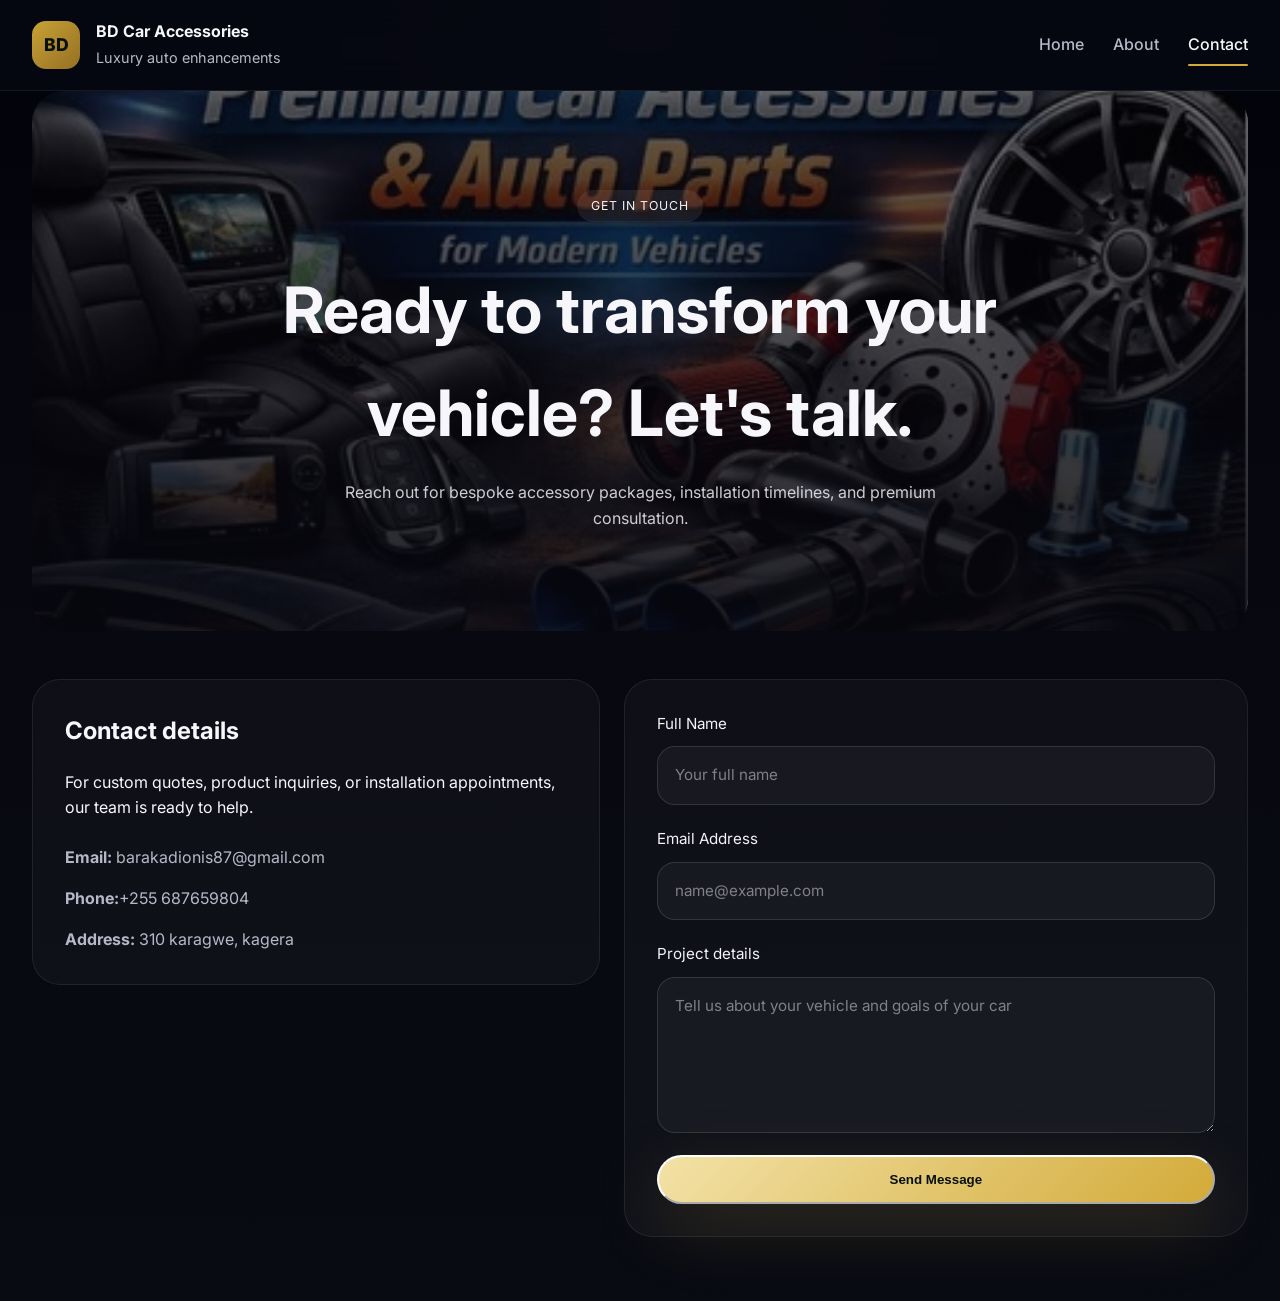
==== assigment/contact.html @ cc5aab36 "Add files via upload" ====
<!DOCTYPE html>
<html lang="en">
<head>
  <meta charset="UTF-8" />
  <meta name="viewport" content="width=device-width, initial-scale=1.0" />
  <title>BD Car Accessories | Contact</title>
  <link rel="preconnect" href="https://fonts.googleapis.com" />
  <link rel="preconnect" href="https://fonts.gstatic.com" crossorigin />
  <link href="https://fonts.googleapis.com/css2?family=Inter:wght@400;500;600;700;800&display=swap" rel="stylesheet" />
  <link rel="stylesheet" href="styles.css" />
</head>
<body>
  <header class="site-header">
    <div class="brand">
      <div class="logo-mark">BD</div>
      <div>
        <p class="brand-name">BD Car Accessories</p>
        <span class="brand-tag">Luxury auto enhancements</span>
      </div>
    </div>
    <button class="menu-toggle" aria-label="Toggle navigation">Menu</button>
    <nav class="nav-links" aria-label="Primary navigation">
      <a href="index.html" class="nav-link">Home</a>
      <a href="about.html" class="nav-link">About</a>
      <a href="contact.html" class="nav-link active">Contact</a>
    </nav>
  </header>

  <main>
    <section class="page-hero page-hero-contact">
      <div class="hero-content centered">
        <span class="eyebrow">Get in touch</span>
        <h1>Ready to transform your vehicle? Let's talk.</h1>
        <p>Reach out for bespoke accessory packages, installation timelines, and premium consultation.</p>
      </div>
    </section>

    <section class="contact-section">
      <div class="contact-card">
        <h2>Contact details</h2>
        <p>For custom quotes, product inquiries, or installation appointments, our team is ready to help.</p>
        <ul class="contact-list">
          <li><strong>Email:</strong> barakadionis87@gmail.com</li>
          <li><strong>Phone:</strong>+255 687659804</li>
          <li><strong>Address:</strong> 310 karagwe, kagera</li>
        </ul>
      </div>
      <form class="contact-form">
        <label>
          Full Name
          <input type="text" name="name" placeholder="Your full name" required />
        </label>
        <label>
          Email Address
          <input type="email" name="email" placeholder="name@example.com" required />
        </label>
        <label>
          Project details
          <textarea name="message" rows="5" placeholder="Tell us about your vehicle and goals of your car" required></textarea>
        </label>
        <button type="submit" class="btn btn-primary">Send Message</button>
      </form>
    </section>
  </main>

  <script src="script.js"></script>
</body>
</html>
---- assigment/styles.css ----
:root {
  color-scheme: dark;
  --bg: #07070f;
  --surface: rgba(16, 18, 34, 0.95);
  --surface-strong: #11132a;
  --text: #f7f7fb;
  --muted: #b6b8c7;
  --primary: #d2aa38;
  --primary-soft: rgba(210, 170, 56, 0.18);
  --accent: #f3f3f8;
  --border: rgba(255, 255, 255, 0.08);
  font-family: 'Inter', system-ui, sans-serif;
}

* {
  box-sizing: border-box;
}

html, body {
  margin: 0;
  min-height: 100%;
  background: radial-gradient(circle at top, rgba(210, 170, 56, 0.12), transparent 30%),
    linear-gradient(180deg, #02020a 0%, #06070f 38%, #090b13 100%);
  color: var(--text);
}

body {
  line-height: 1.6;
}

img {
  max-width: 100%;
  display: block;
}

.site-header {
  position: sticky;
  top: 0;
  z-index: 20;
  display: flex;
  align-items: center;
  justify-content: space-between;
  gap: 1rem;
  padding: 1.2rem 2rem;
  background: rgba(6, 8, 18, 0.92);
  backdrop-filter: blur(18px);
  border-bottom: 1px solid rgba(255, 255, 255, 0.07);
}

.brand {
  display: flex;
  align-items: center;
  gap: 1rem;
}

.logo-mark {
  width: 48px;
  height: 48px;
  display: grid;
  place-items: center;
  border-radius: 14px;
  background: linear-gradient(135deg, rgba(210, 170, 56, 0.95), rgba(174, 130, 38, 0.85));
  color: #08100d;
  font-weight: 800;
  font-size: 1.1rem;
}

.brand-name {
  margin: 0;
  font-weight: 700;
}

.brand-tag {
  color: var(--muted);
  font-size: 0.9rem;
}

.nav-links {
  display: flex;
  align-items: center;
  gap: 1.8rem;
}

.nav-link {
  color: var(--muted);
  text-decoration: none;
  font-weight: 500;
  position: relative;
}

.nav-link:hover,
.nav-link.active {
  color: var(--text);
}

.nav-link.active::after,
.nav-link:hover::after {
  content: '';
  position: absolute;
  left: 0;
  bottom: -8px;
  width: 100%;
  height: 2px;
  background: var(--primary);
  border-radius: 999px;
}

.menu-toggle {
  display: none;
  background: transparent;
  border: 1px solid rgba(255, 255, 255, 0.12);
  color: var(--text);
  padding: 0.85rem 1rem;
  border-radius: 999px;
  cursor: pointer;
}

.hero-section {
  min-height: calc(100vh - 98px);
  display: grid;
  place-items: center;
  text-align: left;
  padding: 3rem 2rem;
  background: center/cover no-repeat url('images/car p6.jpg');
  position: relative;
}

.hero-section::after {
  content: '';
  position: absolute;
  inset: 0;
  background: linear-gradient(180deg, rgba(7, 7, 15, 0.08), rgba(7, 7, 15, 0.95));
}

.hero-content {
  position: relative;
  max-width: 760px;
  z-index: 1;
}

.eyebrow {
  display: inline-flex;
  padding: 0.4rem 0.85rem;
  border-radius: 999px;
  color: var(--accent);
  background: rgba(255, 255, 255, 0.08);
  letter-spacing: 0.08em;
  text-transform: uppercase;
  font-size: 0.77rem;
  margin-bottom: 1.3rem;
}

.hero-section h1,
.page-hero h1,
.section-copy h2,
.feature-card h2,
.info-card h3,
.team-card h4 {
  margin: 0;
}

.hero-section h1 {
  font-size: clamp(2.8rem, 5vw, 4.5rem);
  line-height: 0.98;
  letter-spacing: -0.04em;
}

.hero-copy {
  color: var(--muted);
  font-size: 1.05rem;
  max-width: 680px;
  margin: 1.5rem 0 2rem;
}

.hero-actions {
  display: flex;
  flex-wrap: wrap;
  gap: 1rem;
}

.btn {
  display: inline-flex;
  align-items: center;
  justify-content: center;
  padding: 0.95rem 1.7rem;
  border-radius: 999px;
  text-decoration: none;
  font-weight: 600;
  transition: transform 0.2s ease, box-shadow 0.2s ease;
}

.btn:hover {
  transform: translateY(-1px);
}

.btn-primary {
  color: #08100d;
  background: linear-gradient(135deg, #f3e2a7, #d2aa38);
  box-shadow: 0 22px 70px rgba(210, 170, 56, 0.18);
}

.btn-secondary {
  color: var(--text);
  border: 1px solid rgba(255, 255, 255, 0.16);
  background: rgba(255, 255, 255, 0.04);
}

.feature-grid,
.about-stats,
.section-cards,
.team-grid,
.contact-section {
  display: grid;
  gap: 1.5rem;
}

.feature-grid {
  grid-template-columns: repeat(3, minmax(0, 1fr));
  padding: 3rem 2rem 2rem;
}

.feature-card {
  padding: 2rem;
  border: 1px solid var(--border);
  border-radius: 24px;
  background: rgba(255, 255, 255, 0.03);
}

.feature-card h2 {
  font-size: 1.25rem;
  margin-bottom: 0.85rem;
}

.feature-card p {
  color: var(--muted);
}

.about-preview,
.page-hero,
.content-section,
.team-section {
  padding: 3rem 2rem;
}

.about-preview {
  display: grid;
  grid-template-columns: 1.4fr 1fr;
  gap: 2rem;
  align-items: center;
}

.about-copy h2 {
  font-size: clamp(2rem, 3vw, 2.8rem);
  margin: 0.7rem 0 1rem;
}

.about-copy p {
  color: var(--muted);
  max-width: 620px;
  margin-bottom: 1.7rem;
}

.about-stats {
  grid-template-columns: repeat(3, minmax(0, 1fr));
}

.stat-item {
  padding: 1.7rem 1.5rem;
  border-radius: 22px;
  background: rgba(255, 255, 255, 0.04);
  border: 1px solid rgba(255, 255, 255, 0.08);
}

.stat-item strong {
  display: block;
  font-size: 2rem;
  margin-bottom: 0.65rem;
}

.page-hero {
  min-height: 60vh;
  display: grid;
  place-items: center;
  position: relative;
  text-align: center;
  overflow: hidden;
  border-radius: 32px;
  margin: 0 2rem;
}

.page-hero::before {
  content: '';
  position: absolute;
  inset: 0;
  background: url('images/car p6.jpg') center/cover no-repeat;
  filter: saturate(0.85) brightness(0.65);
}

.page-hero::after {
  content: '';
  position: absolute;
  inset: 0;
  background: linear-gradient(180deg, rgba(7, 7, 15, 0.35), rgba(7, 7, 15, 0.85));
}

.page-hero .hero-content {
  position: relative;
  max-width: 780px;
  color: var(--text);
}

.page-hero-about h1,
.page-hero-contact h1 {
  font-size: clamp(2.5rem, 5vw, 4rem);
  margin: 1rem 0;
}

.page-hero p {
  color: rgba(247, 247, 251, 0.82);
  max-width: 640px;
  margin: 0 auto;
}

.content-section {
  display: grid;
  grid-template-columns: 1.3fr 1fr;
  gap: 2rem;
}

.section-copy h2 {
  font-size: clamp(2rem, 3vw, 2.6rem);
  margin-bottom: 1rem;
}

.section-copy p {
  color: var(--muted);
  max-width: 640px;
}

.section-cards {
  grid-template-columns: 1fr;
}

.info-card {
  padding: 1.8rem;
  border-radius: 24px;
  background: rgba(255, 255, 255, 0.04);
  border: 1px solid rgba(255, 255, 255, 0.08);
}

.info-card h3 {
  margin-bottom: 0.8rem;
}

.team-section {
  display: grid;
  gap: 2rem;
}

.team-grid {
  grid-template-columns: repeat(3, minmax(0, 1fr));
}

.team-card {
  padding: 1.9rem;
  border-radius: 24px;
  border: 1px solid rgba(255, 255, 255, 0.08);
  background: rgba(255, 255, 255, 0.03);
}

.team-card h4 {
  margin-bottom: 0.85rem;
}

.contact-section {
  grid-template-columns: 1fr 1.1fr;
  align-items: start;
  padding: 3rem 2rem 4rem;
}

.contact-card,
.contact-form {
  padding: 2rem;
  border-radius: 28px;
  background: rgba(255, 255, 255, 0.03);
  border: 1px solid rgba(255, 255, 255, 0.08);
}

.contact-card h2 {
  margin-top: 0;
}

.contact-list {
  list-style: none;
  padding: 0;
  margin: 1.5rem 0 0;
  display: grid;
  gap: 0.95rem;
}

.contact-list li {
  color: var(--muted);
}

.contact-form label {
  display: grid;
  gap: 0.65rem;
  margin-bottom: 1.4rem;
  color: var(--accent);
  font-size: 0.95rem;
}

.contact-form input,
.contact-form textarea {
  border: 1px solid rgba(255, 255, 255, 0.12);
  border-radius: 18px;
  background: rgba(255, 255, 255, 0.04);
  color: var(--text);
  font: inherit;
  padding: 1rem 1.1rem;
  outline: none;
}

.contact-form input::placeholder,
.contact-form textarea::placeholder {
  color: rgba(255, 255, 255, 0.45);
}

.contact-form button {
  width: 100%;
}

.centered {
  display: grid;
  place-items: center;
  text-align: center;
}

@media (max-width: 1024px) {
  .feature-grid,
  .about-preview,
  .about-stats,
  .content-section,
  .team-grid,
  .contact-section {
    grid-template-columns: 1fr;
  }

  .hero-section,
  .page-hero {
    padding: 2.5rem 1.5rem;
  }
}

@media (max-width: 768px) {
  .site-header {
    flex-wrap: wrap;
    padding: 1rem 1.25rem;
  }
  .nav-links {
    width: 100%;
    flex-direction: column;
    gap: 1rem;
    display: none;
    margin-top: 1rem;
    padding: 1rem 0;
    border-top: 1px solid rgba(255, 255, 255, 0.08);
  }
  .nav-links.open {
    display: flex;
  }
  .menu-toggle {
    display: inline-flex;
  }
  .hero-copy {
    font-size: 1rem;
  }
}

@media (max-width: 480px) {
  .site-header {
    justify-content: space-between;
  }
  .hero-actions,
  .contact-form button {
    width: 100%;
    flex-direction: column;
  }
  .hero-actions .btn {
    width: 100%;
  }
}
.feature-card{
    height:350px;
    border-radius:20px;
    overflow:hidden;
    position:relative;

    background-size:cover;
    background-position:center;
    background-repeat:no-repeat;

    transition:.4s;
    cursor:pointer;
}

.feature-card:hover{
    transform:translateY(-10px);
}

.overlay{
    width:100%;
    height:100%;

    background:rgba(0,0,0,.55);

    color:white;

    display:flex;
    flex-direction:column;
    justify-content:flex-end;

    padding:25px;

    transition:.4s;
}

.feature-card:hover .overlay{
    background:rgba(0,0,0,.35);
}
.brands{

    padding:80px 5%;
    background:#0b0b0b;
    text-align:center;
    overflow:hidden;

}

.brands h2{

    color:#fff;
    font-size:2rem;
    margin-bottom:45px;
    letter-spacing:1px;

}
.brands-slider{

    overflow:hidden;
    width:100%;
    position:relative;

}
.brands-track{

    display:flex;
    align-items:center;
    gap:60px;
    width:max-content;

    animation:moveBrands 30s linear infinite;

}
.brands-slider:hover .brands-track{

    animation-play-state:paused;

}
.brands-track img{

    width:120px;
    height:70px;

    object-fit:contain;

    filter:grayscale(100%);
    opacity:.8;

    transition:.4s;

}
.brands-track img:hover{

    filter:grayscale(0);
    opacity:1;
    transform:scale(1.25);

}
@keyframes moveBrands{

    from{

        transform:translateX(0);

    }

    to{

        transform:translateX(-50%);

    }

}
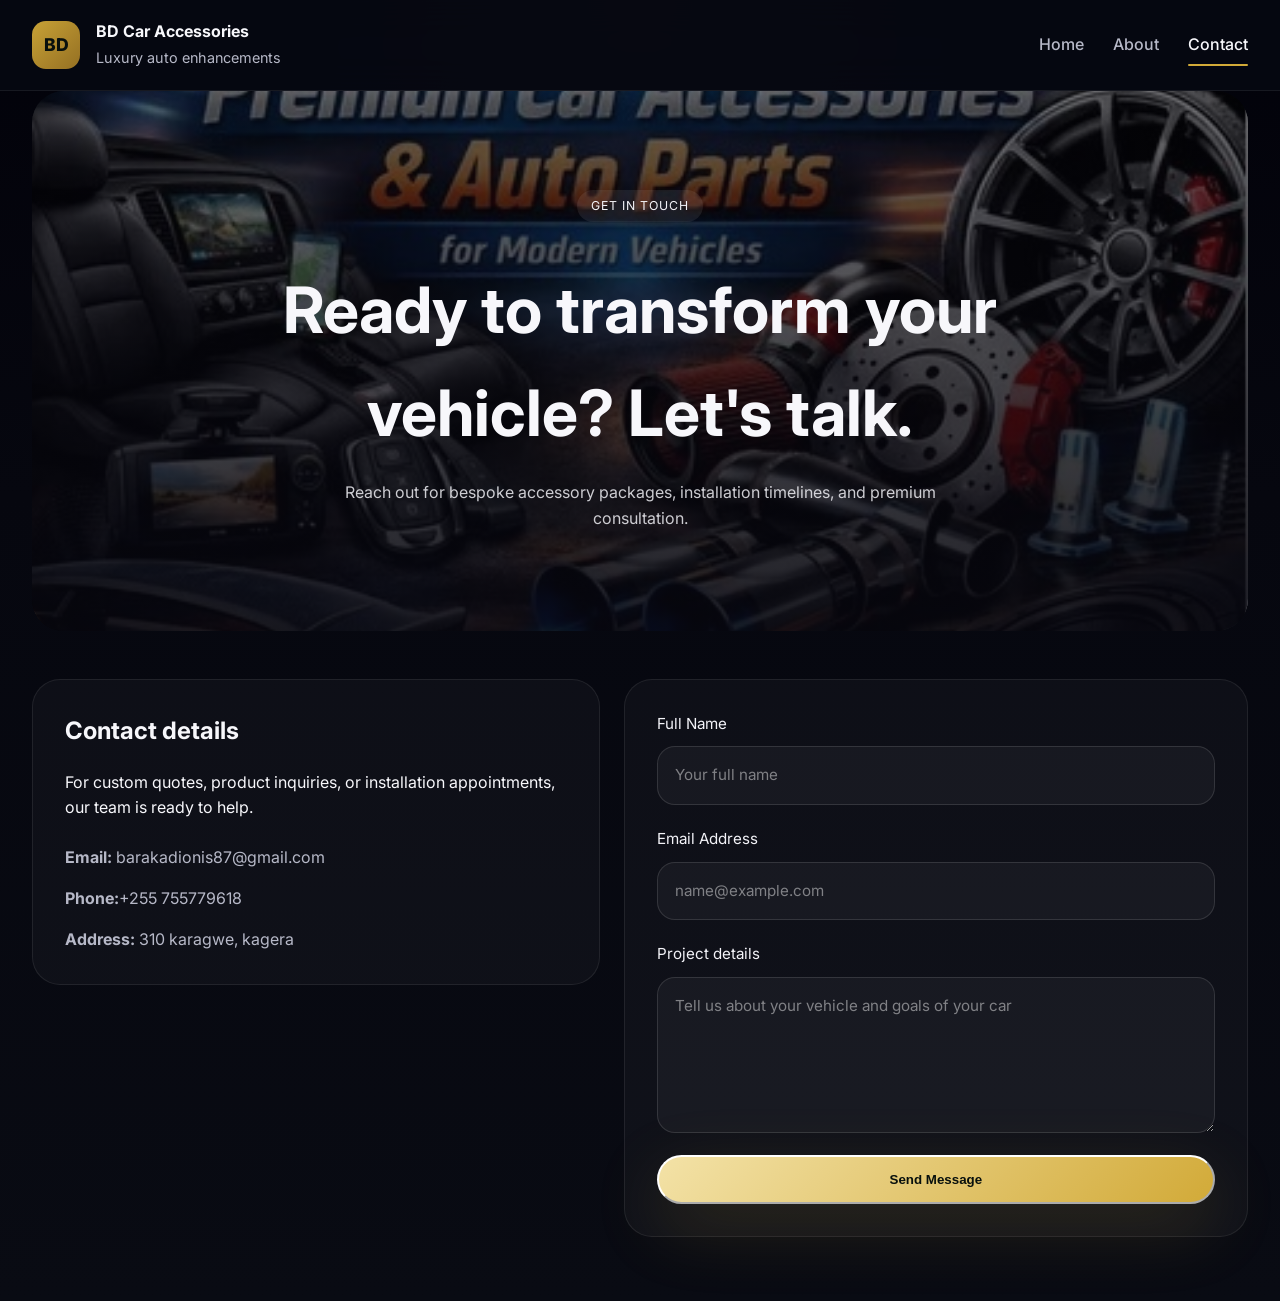
==== commit 207424e7: "Modify contact information in contact.html Updated contact details in the contact.html file." ====
--- a/assigment/contact.html
+++ b/assigment/contact.html
@@ -41,7 +41,7 @@
         <p>For custom quotes, product inquiries, or installation appointments, our team is ready to help.</p>
         <ul class="contact-list">
           <li><strong>Email:</strong> barakadionis87@gmail.com</li>
-          <li><strong>Phone:</strong>+255 687659804</li>
+          <li><strong>Phone:</strong>+255 755779618</li>
           <li><strong>Address:</strong> 310 karagwe, kagera</li>
         </ul>
       </div>
